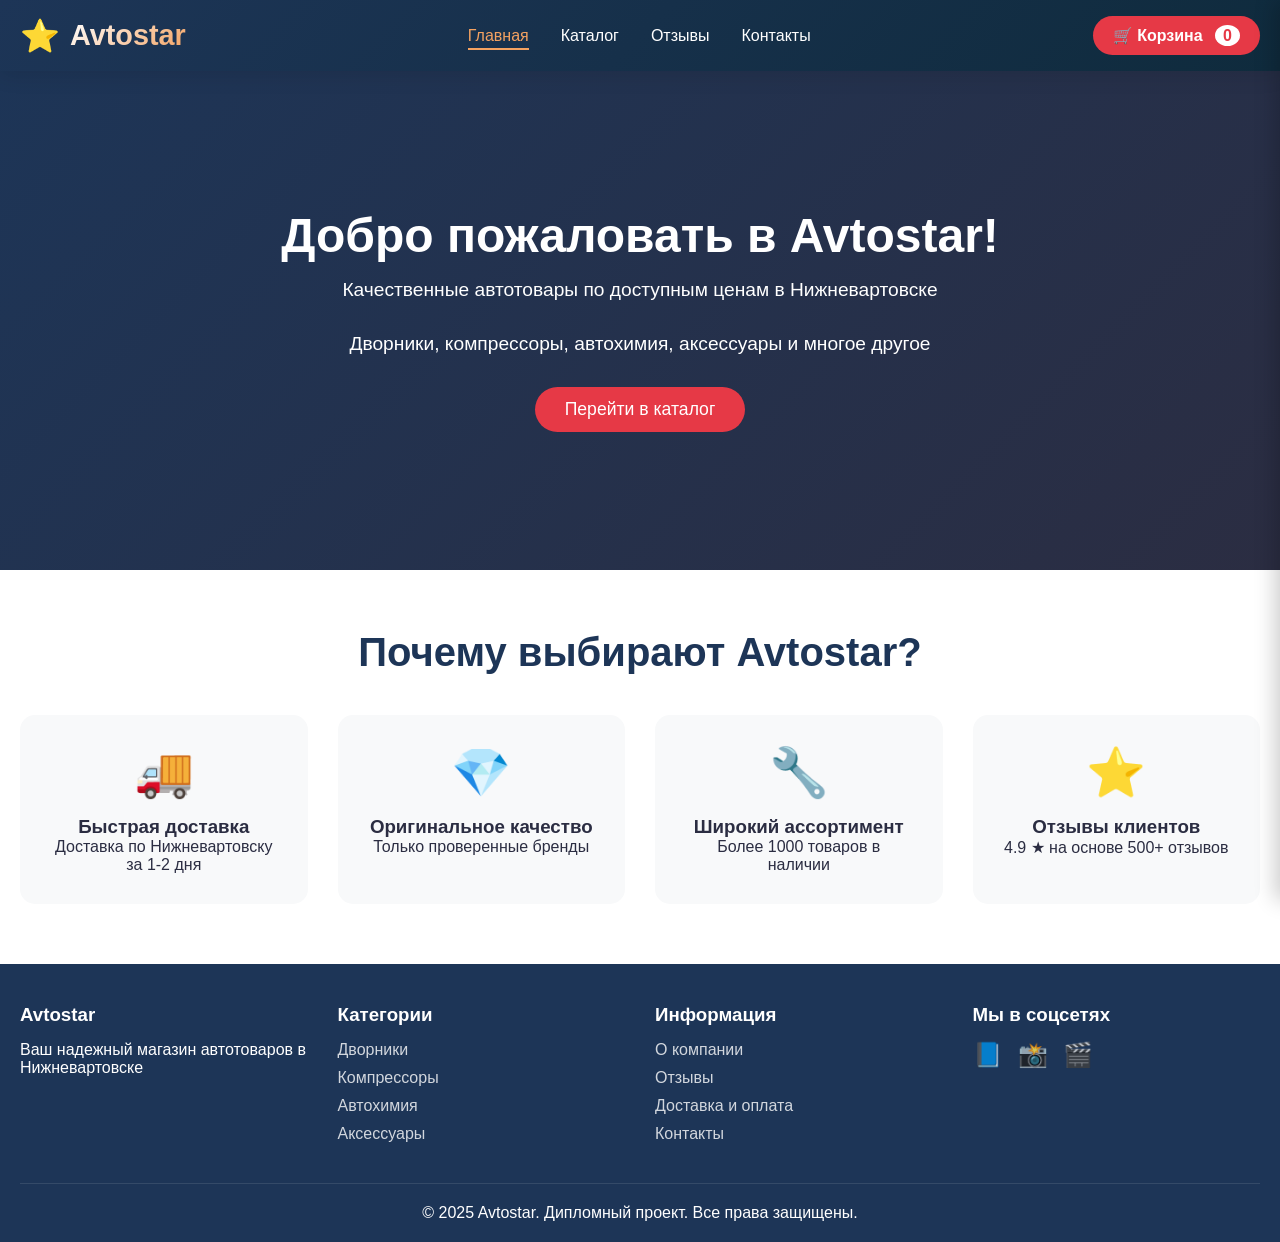
==== index.html @ fed55bc6 "Add files via upload" ====
<!DOCTYPE html>
<html lang="ru">
<head>
    <meta charset="UTF-8">
    <meta name="viewport" content="width=device-width, initial-scale=1.0">
    <title>Avtostar - Автомагазин в Нижневартовске</title>
    <link rel="stylesheet" href="style.css">
</head>
<body>

<div class="header">
    <div class="header-container">
        <div class="logo">
            <div class="logo-icon">⭐</div>
            <div>
                <h1>Avtostar</h1>
            </div>
        </div>
        <nav class="nav">
            <a href="#" class="active" id="nav-home">Главная</a>
            <a href="#" id="nav-catalog">Каталог</a>
            <a href="#" id="nav-reviews">Отзывы</a>
            <a href="#" id="nav-contacts">Контакты</a>
        </nav>
        <div class="cart-icon" id="cart-icon-btn">
            🛒 Корзина
            <span id="cart-count">0</span>
        </div>
    </div>
</div>

<!-- ГЛАВНАЯ СТРАНИЦА -->
<div id="home-page">
    <section class="hero">
        <div class="hero-content">
            <h1>Добро пожаловать в Avtostar!</h1>
            <p>Качественные автотовары по доступным ценам в Нижневартовске</p>
            <p class="hero-slogan">Дворники, компрессоры, автохимия, аксессуары и многое другое</p>
            <button class="btn-primary" id="catalog-btn">Перейти в каталог</button>
        </div>
    </section>

    <section class="advantages">
        <div class="container">
            <h2>Почему выбирают Avtostar?</h2>
            <div class="advantages-grid">
                <div class="advantage-card">
                    <div class="advantage-icon">🚚</div>
                    <h3>Быстрая доставка</h3>
                    <p>Доставка по Нижневартовску за 1-2 дня</p>
                </div>
                <div class="advantage-card">
                    <div class="advantage-icon">💎</div>
                    <h3>Оригинальное качество</h3>
                    <p>Только проверенные бренды</p>
                </div>
                <div class="advantage-card">
                    <div class="advantage-icon">🔧</div>
                    <h3>Широкий ассортимент</h3>
                    <p>Более 1000 товаров в наличии</p>
                </div>
                <div class="advantage-card">
                    <div class="advantage-icon">⭐</div>
                    <h3>Отзывы клиентов</h3>
                    <p>4.9 ★ на основе 500+ отзывов</p>
                </div>
            </div>
        </div>
    </section>
</div>

<!-- СТРАНИЦА КАТАЛОГА -->
<div id="catalog-page" style="display: none;">
    <section class="catalog-section">
        <div class="container">
            <h2>Наш каталог</h2>
            <div class="catalog-filters" id="catalog-filters">
                <button class="filter-btn active" data-filter="all">Все товары</button>
                <button class="filter-btn" data-filter="дворники">Дворники</button>
                <button class="filter-btn" data-filter="компрессоры">Компрессоры</button>
                <button class="filter-btn" data-filter="аксессуары">Аксессуары</button>
                <button class="filter-btn" data-filter="автохимия">Автохимия</button>
                <button class="filter-btn" data-filter="пахучки">Ароматизаторы</button>
            </div>
            <div class="catalog-grid" id="catalog"></div>
        </div>
    </section>
</div>

<!-- СТРАНИЦА ОТЗЫВОВ -->
<div id="reviews-page" style="display: none;">
    <section class="hero" style="min-height: 300px; margin-top: 70px;">
        <div class="hero-content">
            <h1>Отзывы наших клиентов</h1>
            <p>Мы ценим ваше мнение!</p>
        </div>
    </section>
    <section class="catalog-section">
        <div class="container">
            <div class="advantages-grid" style="margin-bottom: 50px;">
                <div class="advantage-card">
                    <div class="stats-number" style="font-size: 3rem; color: var(--primary); font-weight: bold;">4.9</div>
                    <div class="stars" style="font-size: 1.5rem; color: gold;">★★★★★</div>
                    <p>Средняя оценка</p>
                </div>
                <div class="advantage-card">
                    <div class="stats-number" style="font-size: 3rem; color: var(--primary); font-weight: bold;">500+</div>
                    <p>Довольных клиентов</p>
                </div>
                <div class="advantage-card">
                    <div class="stats-number" style="font-size: 3rem; color: var(--primary); font-weight: bold;">98%</div>
                    <p>Рекомендуют нас</p>
                </div>
            </div>

            <div style="background: white; padding: 30px; border-radius: 15px; margin-bottom: 40px; box-shadow: 0 5px 20px rgba(0,0,0,0.1);">
                <h3 style="margin-bottom: 20px; color: var(--secondary);">Оставить отзыв</h3>
                <form id="review-form">
                    <div style="margin-bottom: 20px;">
                        <input type="text" id="review-name" placeholder="Ваше имя" required style="width: 100%; padding: 12px; border: 2px solid #ddd; border-radius: 10px; font-size: 1rem;">
                    </div>
                    <div style="margin-bottom: 20px;">
                        <select id="review-rating" required style="width: 100%; padding: 12px; border: 2px solid #ddd; border-radius: 10px; font-size: 1rem;">
                            <option value="">Оценка</option>
                            <option value="5">★★★★★ (5)</option>
                            <option value="4">★★★★☆ (4)</option>
                            <option value="3">★★★☆☆ (3)</option>
                            <option value="2">★★☆☆☆ (2)</option>
                            <option value="1">★☆☆☆☆ (1)</option>
                        </select>
                    </div>
                    <div style="margin-bottom: 20px;">
                        <textarea id="review-text" rows="4" placeholder="Ваш отзыв..." required style="width: 100%; padding: 12px; border: 2px solid #ddd; border-radius: 10px; font-size: 1rem;"></textarea>
                    </div>
                    <button type="submit" class="btn-primary">Отправить отзыв</button>
                </form>
            </div>

            <div>
                <h3 style="margin-bottom: 20px; color: var(--secondary);">Последние отзывы</h3>
                <div id="reviews-container"></div>
            </div>
        </div>
    </section>
</div>

<!-- СТРАНИЦА КОНТАКТОВ -->
<div id="contacts-page" style="display: none;">
    <section class="contacts-section" style="margin-top: 70px;">
        <div class="container">
            <h2>Как нас найти</h2>
            <div class="contacts-grid">
                <div class="contacts-info">
                    <div class="contact-item">
                        <span class="contact-icon">📍</span>
                        <div>
                            <h3>Адрес:</h3>
                            <p>г. Нижневартовск, Индустриальная ул., 29, стр. 11<br>(ряд, этаж 1, отдел 301, 2)</p>
                        </div>
                    </div>
                    <div class="contact-item">
                        <span class="contact-icon">📞</span>
                        <div>
                            <h3>Телефон:</h3>
                            <p>+7 (3466) 123-456</p>
                        </div>
                    </div>
                    <div class="contact-item">
                        <span class="contact-icon">✉️</span>
                        <div>
                            <h3>Email:</h3>
                            <p>info@avtostar86.ru</p>
                        </div>
                    </div>
                    <div class="contact-item">
                        <span class="contact-icon">⏰</span>
                        <div>
                            <h3>Режим работы:</h3>
                            <p>Пн-Пт: 9:00 - 20:00<br>Сб-Вс: 10:00 - 18:00</p>
                        </div>
                    </div>
                </div>
                    <div class="map-container">
                        <iframe 
                            src="https://yandex.ru/map-widget/v1/?ll=76.523571,60.934074&z=18&pt=76.523571,60.934074&l=map"
                            width="100%" 
                            height="100%" 
                            frameborder="0"
                            allowfullscreen="true"
                            style="border:0;">
                        </iframe>
                    </div>
                </div>
            </div>
        </div>
    </section>
</div>

<!-- КОРЗИНА -->
<div class="cart-overlay" id="cart-overlay"></div>
<div class="cart-sidebar" id="cart-sidebar">
    <div class="cart-header">
        <h2>🛍️ Корзина</h2>
        <button class="close-cart" id="close-cart">&times;</button>
    </div>
    <div id="cart-items-list" class="cart-items">Корзина пуста</div>
    <div class="cart-footer">
        <div class="total">Итого: <span id="cart-total">0</span> ₽</div>
        <button id="clear-cart-btn" class="btn-secondary">Очистить</button>
        <button id="checkout-btn" class="btn-primary">Оформить заказ</button>
    </div>
</div>

<!-- ПОДВАЛ -->
<footer class="footer">
    <div class="container">
        <div class="footer-grid">
            <div class="footer-col">
                <h3>Avtostar</h3>
                <p>Ваш надежный магазин автотоваров в Нижневартовске</p>
            </div>
            <div class="footer-col">
                <h3>Категории</h3>
                <ul>
                    <li><a href="#" class="cat-link" data-cat="дворники">Дворники</a></li>
                    <li><a href="#" class="cat-link" data-cat="компрессоры">Компрессоры</a></li>
                    <li><a href="#" class="cat-link" data-cat="автохимия">Автохимия</a></li>
                    <li><a href="#" class="cat-link" data-cat="аксессуары">Аксессуары</a></li>
                </ul>
            </div>
            <div class="footer-col">
                <h3>Информация</h3>
                <ul>
                    <li><a href="#" id="footer-home">О компании</a></li>
                    <li><a href="#" id="footer-reviews">Отзывы</a></li>
                    <li><a href="#">Доставка и оплата</a></li>
                    <li><a href="#" id="footer-contacts">Контакты</a></li>
                </ul>
            </div>
            <div class="footer-col">
                <h3>Мы в соцсетях</h3>
                <div class="social-links">
                    <a href="#">📘</a>
                    <a href="#">📸</a>
                    <a href="#">🎬</a>
                </div>
            </div>
        </div>
        <div class="copyright">
            <p>&copy; 2025 Avtostar. Дипломный проект. Все права защищены.</p>
        </div>
    </div>
</footer>

<script src="script.js"></script>
</body>
</html>
---- style.css ----
* {
    margin: 0;
    padding: 0;
    box-sizing: border-box;
}

:root {
    --primary: #e63946;
    --primary-dark: #c1121f;
    --secondary: #1d3557;
    --accent: #f4a261;
    --light: #f8f9fa;
    --dark: #2b2d42;
    --gray: #6c757d;
    --success: #2a9d8f;
}

body {
    font-family: 'Segoe UI', Tahoma, Geneva, Verdana, sans-serif;
    background: var(--light);
    color: var(--dark);
    overflow-x: hidden;
}

.container {
    max-width: 1300px;
    margin: 0 auto;
    padding: 0 20px;
}

/* ШАПКА */
.header {
    background: linear-gradient(135deg, var(--secondary), #0f2b3d);
    color: white;
    position: fixed;
    width: 100%;
    top: 0;
    z-index: 1000;
    box-shadow: 0 4px 20px rgba(0,0,0,0.1);
}

.header-container {
    max-width: 1300px;
    margin: 0 auto;
    padding: 1rem 20px;
    display: flex;
    justify-content: space-between;
    align-items: center;
    flex-wrap: wrap;
}

.logo {
    display: flex;
    align-items: center;
    gap: 10px;
}

.logo-icon {
    font-size: 2rem;
    animation: pulse 2s infinite;
}

@keyframes pulse {
    0%, 100% { transform: scale(1); }
    50% { transform: scale(1.1); }
}

.logo h1 {
    font-size: 1.8rem;
    background: linear-gradient(135deg, #fff, var(--accent));
    -webkit-background-clip: text;
    -webkit-text-fill-color: transparent;
    background-clip: text;
}

.logo p {
    font-size: 0.8rem;
    opacity: 0.9;
}

.nav {
    display: flex;
    gap: 2rem;
}

.nav a {
    color: white;
    text-decoration: none;
    font-weight: 500;
    transition: color 0.3s;
    position: relative;
}

.nav a:hover, .nav a.active {
    color: var(--accent);
}

.nav a::after {
    content: '';
    position: absolute;
    bottom: -5px;
    left: 0;
    width: 0;
    height: 2px;
    background: var(--accent);
    transition: width 0.3s;
}

.nav a:hover::after, .nav a.active::after {
    width: 100%;
}

.cart-icon {
    background: var(--primary);
    padding: 10px 20px;
    border-radius: 50px;
    cursor: pointer;
    transition: all 0.3s;
    font-weight: bold;
}

.cart-icon:hover {
    background: var(--primary-dark);
    transform: scale(1.05);
}

#cart-count {
    background: white;
    color: var(--primary);
    border-radius: 50%;
    padding: 2px 8px;
    margin-left: 8px;
}

/* ГЛАВНЫЙ БАННЕР */
.hero {
    background: linear-gradient(135deg, var(--secondary), var(--dark)), url('https://images.unsplash.com/photo-1489824904134-891ab64532f1?w=1600');
    background-size: cover;
    background-blend-mode: overlay;
    min-height: 500px;
    display: flex;
    align-items: center;
    justify-content: center;
    text-align: center;
    color: white;
    margin-top: 70px;
}

.hero-content h1 {
    font-size: 3rem;
    margin-bottom: 1rem;
    animation: fadeInUp 0.8s;
}

.hero-content p {
    font-size: 1.2rem;
    margin-bottom: 2rem;
    animation: fadeInUp 0.8s 0.2s both;
}

.hero-slogan {
    font-size: 1rem;
    opacity: 0.9;
}

.btn-primary {
    background: var(--primary);
    color: white;
    padding: 12px 30px;
    border: none;
    border-radius: 50px;
    font-size: 1.1rem;
    cursor: pointer;
    transition: all 0.3s;
    display: inline-block;
    text-decoration: none;
}

.btn-primary:hover {
    background: var(--primary-dark);
    transform: translateY(-2px);
    box-shadow: 0 5px 15px rgba(0,0,0,0.2);
}

/* ПРЕИМУЩЕСТВА */
.advantages {
    padding: 60px 0;
    background: white;
}

.advantages h2 {
    text-align: center;
    font-size: 2.5rem;
    margin-bottom: 40px;
    color: var(--secondary);
}

.advantages-grid {
    display: grid;
    grid-template-columns: repeat(auto-fit, minmax(250px, 1fr));
    gap: 30px;
}

.advantage-card {
    text-align: center;
    padding: 30px;
    background: var(--light);
    border-radius: 15px;
    transition: transform 0.3s;
}

.advantage-card:hover {
    transform: translateY(-10px);
}

.advantage-icon {
    font-size: 3rem;
    margin-bottom: 15px;
}

/* КАТАЛОГ */
.catalog-section {
    padding: 60px 0;
    background: var(--light);
}

.catalog-section h2 {
    text-align: center;
    font-size: 2.5rem;
    margin-bottom: 40px;
    color: var(--secondary);
}

.catalog-filters {
    display: flex;
    justify-content: center;
    gap: 15px;
    flex-wrap: wrap;
    margin-bottom: 40px;
}

.filter-btn {
    padding: 10px 25px;
    border: 2px solid var(--secondary);
    background: transparent;
    border-radius: 50px;
    cursor: pointer;
    transition: all 0.3s;
    font-weight: bold;
}

.filter-btn:hover, .filter-btn.active {
    background: var(--secondary);
    color: white;
}

.catalog-grid {
    display: grid;
    grid-template-columns: repeat(auto-fill, minmax(280px, 1fr));
    gap: 30px;
}

.product-card {
    background: white;
    border-radius: 15px;
    overflow: hidden;
    box-shadow: 0 5px 20px rgba(0,0,0,0.1);
    transition: all 0.3s;
}

.product-card:hover {
    transform: translateY(-5px);
    box-shadow: 0 10px 30px rgba(0,0,0,0.15);
}

.product-card img {
    width: 100%;
    height: auto;
    min-height: 180px;
    max-height: 220px;
    object-fit: contain;
    background: #ffffff;
    border-radius: 10px 10px 0 0;
}

.product-info {
    padding: 20px;
}

.product-card h3 {
    font-size: 1.1rem;
    margin-bottom: 10px;
    color: var(--secondary);
    min-height: 50px;
}

.product-price {
    font-size: 1.5rem;
    color: var(--primary);
    font-weight: bold;
    margin: 10px 0;
}

.product-card button {
    width: 100%;
    padding: 10px;
    background: var(--secondary);
    color: white;
    border: none;
    border-radius: 10px;
    cursor: pointer;
    transition: all 0.3s;
}

.product-card button:hover {
    background: var(--primary);
}

/* КОРЗИНА */
.cart-overlay {
    position: fixed;
    top: 0;
    left: 0;
    width: 100%;
    height: 100%;
    background: rgba(0,0,0,0.5);
    z-index: 1001;
    display: none;
}

.cart-sidebar {
    position: fixed;
    right: -400px;
    top: 0;
    width: 400px;
    height: 100%;
    background: white;
    z-index: 1002;
    box-shadow: -5px 0 20px rgba(0,0,0,0.2);
    transition: right 0.3s;
    display: flex;
    flex-direction: column;
}

.cart-sidebar.open {
    right: 0;
}

.cart-header {
    padding: 20px;
    background: var(--secondary);
    color: white;
    display: flex;
    justify-content: space-between;
    align-items: center;
}

.close-cart {
    background: none;
    border: none;
    color: white;
    font-size: 2rem;
    cursor: pointer;
}

.cart-items {
    flex: 1;
    overflow-y: auto;
    padding: 20px;
}

.cart-item {
    display: flex;
    justify-content: space-between;
    margin-bottom: 15px;
    padding: 10px;
    border-bottom: 1px solid #ddd;
}

.cart-footer {
    padding: 20px;
    border-top: 2px solid #ddd;
}

.total {
    font-size: 1.3rem;
    font-weight: bold;
    margin-bottom: 15px;
}

.btn-secondary {
    background: var(--gray);
    color: white;
    padding: 10px 20px;
    border: none;
    border-radius: 10px;
    cursor: pointer;
    width: 100%;
    margin-bottom: 10px;
}

/* КОНТАКТЫ */
.contacts-section {
    padding: 60px 0;
    background: white;
}

.contacts-section h2 {
    text-align: center;
    font-size: 2.5rem;
    margin-bottom: 40px;
    color: var(--secondary);
}

.contacts-grid {
    display: grid;
    grid-template-columns: 1fr 1fr;
    gap: 40px;
}

.contact-item {
    display: flex;
    gap: 15px;
    margin-bottom: 25px;
    align-items: flex-start;
}

.contact-icon {
    font-size: 1.8rem;
}

.contact-item h3 {
    color: var(--secondary);
    margin-bottom: 5px;
}

.map-container {
    height: 400px;
    border-radius: 15px;
    overflow: hidden;
    box-shadow: 0 5px 20px rgba(0,0,0,0.1);
}

#map {
    width: 100%;
    height: 100%;
}

/* ПОДВАЛ */
.footer {
    background: var(--secondary);
    color: white;
    padding: 40px 0 20px;
}

.footer-grid {
    display: grid;
    grid-template-columns: repeat(auto-fit, minmax(250px, 1fr));
    gap: 30px;
    margin-bottom: 30px;
}

.footer-col h3 {
    margin-bottom: 15px;
}

.footer-col ul {
    list-style: none;
}

.footer-col ul li {
    margin-bottom: 10px;
}

.footer-col a {
    color: white;
    text-decoration: none;
    opacity: 0.8;
    transition: opacity 0.3s;
}

.footer-col a:hover {
    opacity: 1;
}

.social-links {
    display: flex;
    gap: 15px;
}

.social-links a {
    font-size: 1.5rem;
}

.copyright {
    text-align: center;
    padding-top: 20px;
    border-top: 1px solid rgba(255,255,255,0.1);
}

@keyframes fadeInUp {
    from {
        opacity: 0;
        transform: translateY(30px);
    }
    to {
        opacity: 1;
        transform: translateY(0);
    }
}

@media (max-width: 768px) {
    .header-container {
        flex-direction: column;
        gap: 15px;
    }
    
    .hero-content h1 {
        font-size: 2rem;
    }
    
    .contacts-grid {
        grid-template-columns: 1fr;
    }
    
    .cart-sidebar {
        width: 100%;
        right: -100%;
    }
}
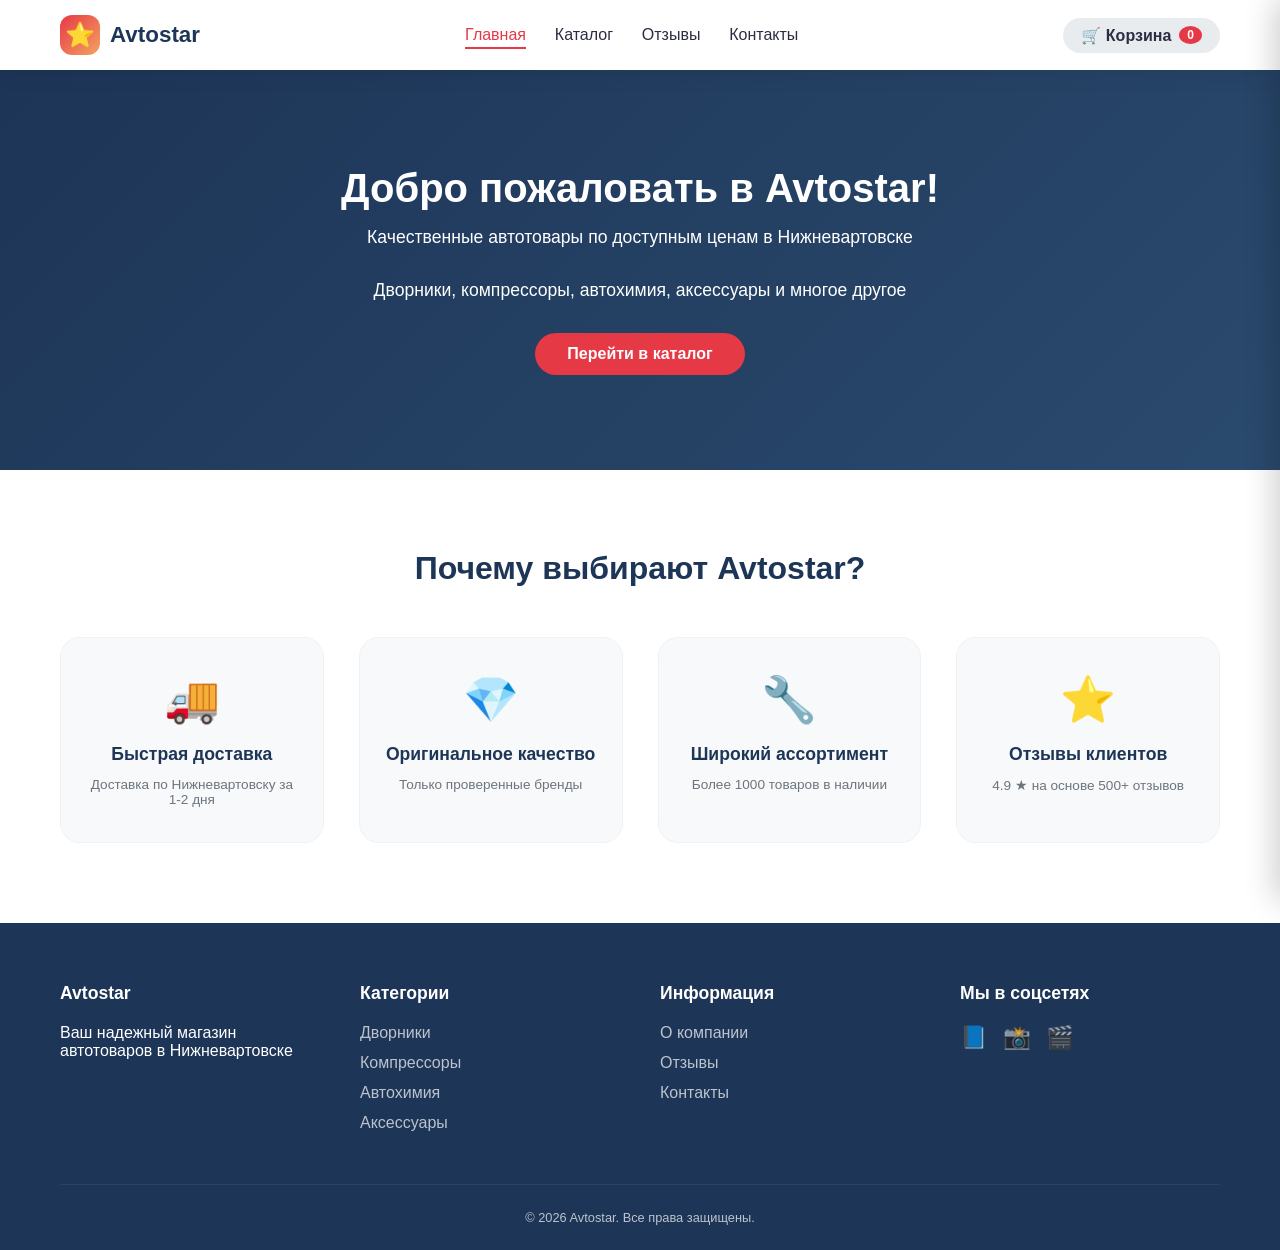
==== commit d4a8be29: "Add files via upload" ====
--- a/index.html
+++ b/index.html
@@ -233,7 +233,6 @@
                 <ul>
                     <li><a href="#" id="footer-home">О компании</a></li>
                     <li><a href="#" id="footer-reviews">Отзывы</a></li>
-                    <li><a href="#">Доставка и оплата</a></li>
                     <li><a href="#" id="footer-contacts">Контакты</a></li>
                 </ul>
             </div>
@@ -247,7 +246,7 @@
             </div>
         </div>
         <div class="copyright">
-            <p>&copy; 2025 Avtostar. Дипломный проект. Все права защищены.</p>
+            <p>&copy; 2026 Avtostar. Все права защищены.</p>
         </div>
     </div>
 </footer>
--- a/style.css
+++ b/style.css
@@ -8,45 +8,58 @@
     --primary: #e63946;
     --primary-dark: #c1121f;
     --secondary: #1d3557;
+    --secondary-light: #2a4a6e;
     --accent: #f4a261;
     --light: #f8f9fa;
     --dark: #2b2d42;
     --gray: #6c757d;
+    --gray-light: #e9ecef;
     --success: #2a9d8f;
+    --shadow: 0 5px 20px rgba(0,0,0,0.08);
+    --shadow-hover: 0 10px 30px rgba(0,0,0,0.12);
 }
 
 body {
     font-family: 'Segoe UI', Tahoma, Geneva, Verdana, sans-serif;
-    background: var(--light);
+    background: #f5f7fa;
     color: var(--dark);
     overflow-x: hidden;
 }
 
+/* ФИКС ПЕРЕКРЫТИЯ ШАПКОЙ */
+html {
+    scroll-padding-top: 80px;
+    scroll-behavior: smooth;
+}
+
+section[id] {
+    scroll-margin-top: 80px;
+}
+
 .container {
-    max-width: 1300px;
+    max-width: 1200px;
     margin: 0 auto;
     padding: 0 20px;
 }
 
-/* ШАПКА */
+/* ========== ШАПКА ========== */
 .header {
-    background: linear-gradient(135deg, var(--secondary), #0f2b3d);
-    color: white;
+    background: white;
     position: fixed;
     width: 100%;
     top: 0;
     z-index: 1000;
-    box-shadow: 0 4px 20px rgba(0,0,0,0.1);
+    box-shadow: var(--shadow);
 }
 
 .header-container {
-    max-width: 1300px;
+    max-width: 1200px;
     margin: 0 auto;
-    padding: 1rem 20px;
+    padding: 0 20px;
     display: flex;
     justify-content: space-between;
     align-items: center;
-    flex-wrap: wrap;
+    height: 70px;
 }
 
 .logo {
@@ -56,53 +69,53 @@
 }
 
 .logo-icon {
-    font-size: 2rem;
-    animation: pulse 2s infinite;
-}
-
-@keyframes pulse {
-    0%, 100% { transform: scale(1); }
-    50% { transform: scale(1.1); }
+    font-size: 24px;
+    background: linear-gradient(135deg, var(--primary), var(--accent));
+    width: 40px;
+    height: 40px;
+    display: flex;
+    align-items: center;
+    justify-content: center;
+    border-radius: 12px;
 }
 
 .logo h1 {
-    font-size: 1.8rem;
-    background: linear-gradient(135deg, #fff, var(--accent));
-    -webkit-background-clip: text;
-    -webkit-text-fill-color: transparent;
-    background-clip: text;
+    font-size: 1.4rem;
+    font-weight: 700;
+    color: var(--secondary);
 }
 
 .logo p {
-    font-size: 0.8rem;
-    opacity: 0.9;
+    font-size: 0.65rem;
+    color: var(--gray);
 }
 
 .nav {
     display: flex;
-    gap: 2rem;
+    gap: 1.8rem;
 }
 
 .nav a {
-    color: white;
+    color: var(--dark);
     text-decoration: none;
     font-weight: 500;
     transition: color 0.3s;
     position: relative;
+    padding: 5px 0;
 }
 
 .nav a:hover, .nav a.active {
-    color: var(--accent);
+    color: var(--primary);
 }
 
 .nav a::after {
     content: '';
     position: absolute;
-    bottom: -5px;
+    bottom: 0;
     left: 0;
     width: 0;
     height: 2px;
-    background: var(--accent);
+    background: var(--primary);
     transition: width 0.3s;
 }
 
@@ -111,65 +124,88 @@
 }
 
 .cart-icon {
-    background: var(--primary);
-    padding: 10px 20px;
-    border-radius: 50px;
+    background: var(--gray-light);
+    padding: 8px 18px;
+    border-radius: 30px;
     cursor: pointer;
     transition: all 0.3s;
-    font-weight: bold;
+    font-weight: 600;
+    color: var(--dark);
+    display: flex;
+    align-items: center;
+    gap: 8px;
 }
 
 .cart-icon:hover {
-    background: var(--primary-dark);
-    transform: scale(1.05);
+    background: var(--primary);
+    color: white;
 }
 
 #cart-count {
-    background: white;
-    color: var(--primary);
+    background: var(--primary);
+    color: white;
     border-radius: 50%;
     padding: 2px 8px;
-    margin-left: 8px;
-}
-
-/* ГЛАВНЫЙ БАННЕР */
+    font-size: 12px;
+}
+
+/* ========== ГЛАВНЫЙ БАННЕР ========== */
 .hero {
-    background: linear-gradient(135deg, var(--secondary), var(--dark)), url('https://images.unsplash.com/photo-1489824904134-891ab64532f1?w=1600');
-    background-size: cover;
-    background-blend-mode: overlay;
-    min-height: 500px;
+    background: linear-gradient(135deg, var(--secondary), var(--secondary-light));
+    min-height: 400px;
     display: flex;
     align-items: center;
     justify-content: center;
     text-align: center;
     color: white;
     margin-top: 70px;
+    position: relative;
+    overflow: hidden;
+}
+
+.hero::before {
+    content: '';
+    position: absolute;
+    width: 100%;
+    height: 100%;
+    background: url('https://images.unsplash.com/photo-1489824904134-891ab64532f1?w=1600');
+    background-size: cover;
+    opacity: 0.08;
+}
+
+.hero-content {
+    position: relative;
+    z-index: 1;
+    padding: 60px 20px;
 }
 
 .hero-content h1 {
-    font-size: 3rem;
+    font-size: 2.5rem;
     margin-bottom: 1rem;
-    animation: fadeInUp 0.8s;
+    animation: fadeInUp 0.6s;
 }
 
 .hero-content p {
-    font-size: 1.2rem;
+    font-size: 1.1rem;
     margin-bottom: 2rem;
-    animation: fadeInUp 0.8s 0.2s both;
+    opacity: 0.9;
+    animation: fadeInUp 0.6s 0.1s both;
 }
 
 .hero-slogan {
-    font-size: 1rem;
-    opacity: 0.9;
+    font-size: 0.9rem;
+    opacity: 0.8;
+    margin-bottom: 1.5rem;
 }
 
 .btn-primary {
     background: var(--primary);
     color: white;
-    padding: 12px 30px;
+    padding: 12px 32px;
     border: none;
-    border-radius: 50px;
-    font-size: 1.1rem;
+    border-radius: 40px;
+    font-size: 1rem;
+    font-weight: 600;
     cursor: pointer;
     transition: all 0.3s;
     display: inline-block;
@@ -179,19 +215,19 @@
 .btn-primary:hover {
     background: var(--primary-dark);
     transform: translateY(-2px);
-    box-shadow: 0 5px 15px rgba(0,0,0,0.2);
-}
-
-/* ПРЕИМУЩЕСТВА */
+    box-shadow: 0 8px 25px rgba(230,57,70,0.3);
+}
+
+/* ========== ПРЕИМУЩЕСТВА ========== */
 .advantages {
-    padding: 60px 0;
+    padding: 80px 0;
     background: white;
 }
 
 .advantages h2 {
     text-align: center;
-    font-size: 2.5rem;
-    margin-bottom: 40px;
+    font-size: 2rem;
+    margin-bottom: 50px;
     color: var(--secondary);
 }
 
@@ -203,32 +239,52 @@
 
 .advantage-card {
     text-align: center;
-    padding: 30px;
+    padding: 35px 25px;
     background: var(--light);
-    border-radius: 15px;
-    transition: transform 0.3s;
+    border-radius: 20px;
+    transition: all 0.3s;
+    border: 1px solid #eef2f6;
 }
 
 .advantage-card:hover {
-    transform: translateY(-10px);
+    transform: translateY(-8px);
+    box-shadow: var(--shadow-hover);
 }
 
 .advantage-icon {
-    font-size: 3rem;
-    margin-bottom: 15px;
-}
-
-/* КАТАЛОГ */
+    font-size: 2.8rem;
+    margin-bottom: 18px;
+}
+
+.advantage-card h3 {
+    font-size: 1.1rem;
+    margin-bottom: 12px;
+    color: var(--secondary);
+}
+
+.advantage-card p {
+    font-size: 0.85rem;
+    color: var(--gray);
+}
+
+/* ========== КАТАЛОГ ========== */
 .catalog-section {
-    padding: 60px 0;
-    background: var(--light);
+    padding: 80px 0 60px;
+    background: #f5f7fa;
 }
 
 .catalog-section h2 {
     text-align: center;
-    font-size: 2.5rem;
+    font-size: 2rem;
+    margin-bottom: 15px;
+    color: var(--secondary);
+    padding-top: 20px;
+}
+
+.section-subtitle {
+    text-align: center;
+    color: var(--gray);
     margin-bottom: 40px;
-    color: var(--secondary);
 }
 
 .catalog-filters {
@@ -236,22 +292,24 @@
     justify-content: center;
     gap: 15px;
     flex-wrap: wrap;
-    margin-bottom: 40px;
+    margin: 30px 0 45px;
 }
 
 .filter-btn {
-    padding: 10px 25px;
-    border: 2px solid var(--secondary);
-    background: transparent;
-    border-radius: 50px;
+    padding: 10px 24px;
+    border: 1.5px solid #ddd;
+    background: white;
+    border-radius: 40px;
     cursor: pointer;
     transition: all 0.3s;
-    font-weight: bold;
+    font-weight: 600;
+    font-size: 14px;
 }
 
 .filter-btn:hover, .filter-btn.active {
     background: var(--secondary);
     color: white;
+    border-color: var(--secondary);
 }
 
 .catalog-grid {
@@ -260,63 +318,72 @@
     gap: 30px;
 }
 
+/* ========== КАРТОЧКИ ТОВАРОВ ========== */
 .product-card {
     background: white;
-    border-radius: 15px;
+    border-radius: 16px;
     overflow: hidden;
-    box-shadow: 0 5px 20px rgba(0,0,0,0.1);
+    box-shadow: var(--shadow);
     transition: all 0.3s;
+    display: flex;
+    flex-direction: column;
 }
 
 .product-card:hover {
     transform: translateY(-5px);
-    box-shadow: 0 10px 30px rgba(0,0,0,0.15);
+    box-shadow: var(--shadow-hover);
 }
 
 .product-card img {
     width: 100%;
-    height: auto;
-    min-height: 180px;
-    max-height: 220px;
+    height: 200px;
     object-fit: contain;
-    background: #ffffff;
-    border-radius: 10px 10px 0 0;
+    background: linear-gradient(135deg, #f5f7fa, #e9ecef);
+    padding: 20px;
+    transition: all 0.3s;
 }
 
 .product-info {
-    padding: 20px;
+    padding: 18px;
+    flex: 1;
+    display: flex;
+    flex-direction: column;
 }
 
 .product-card h3 {
-    font-size: 1.1rem;
+    font-size: 1rem;
     margin-bottom: 10px;
     color: var(--secondary);
+    line-height: 1.4;
     min-height: 50px;
 }
 
 .product-price {
-    font-size: 1.5rem;
+    font-size: 1.4rem;
     color: var(--primary);
     font-weight: bold;
-    margin: 10px 0;
+    margin: 12px 0;
 }
 
 .product-card button {
     width: 100%;
-    padding: 10px;
+    padding: 12px;
     background: var(--secondary);
     color: white;
     border: none;
-    border-radius: 10px;
+    border-radius: 12px;
     cursor: pointer;
     transition: all 0.3s;
+    font-weight: 600;
+    font-size: 14px;
+    margin-top: auto;
 }
 
 .product-card button:hover {
     background: var(--primary);
 }
 
-/* КОРЗИНА */
+/* ========== КОРЗИНА ========== */
 .cart-overlay {
     position: fixed;
     top: 0;
@@ -336,7 +403,7 @@
     height: 100%;
     background: white;
     z-index: 1002;
-    box-shadow: -5px 0 20px rgba(0,0,0,0.2);
+    box-shadow: -5px 0 30px rgba(0,0,0,0.2);
     transition: right 0.3s;
     display: flex;
     flex-direction: column;
@@ -347,12 +414,16 @@
 }
 
 .cart-header {
-    padding: 20px;
+    padding: 20px 25px;
     background: var(--secondary);
     color: white;
     display: flex;
     justify-content: space-between;
     align-items: center;
+}
+
+.cart-header h2 {
+    font-size: 1.3rem;
 }
 
 .close-cart {
@@ -361,6 +432,7 @@
     color: white;
     font-size: 2rem;
     cursor: pointer;
+    line-height: 1;
 }
 
 .cart-items {
@@ -373,56 +445,74 @@
     display: flex;
     justify-content: space-between;
     margin-bottom: 15px;
-    padding: 10px;
-    border-bottom: 1px solid #ddd;
+    padding: 15px;
+    background: var(--light);
+    border-radius: 12px;
 }
 
 .cart-footer {
-    padding: 20px;
-    border-top: 2px solid #ddd;
+    padding: 20px 25px;
+    border-top: 1px solid #ddd;
+    background: white;
 }
 
 .total {
     font-size: 1.3rem;
     font-weight: bold;
-    margin-bottom: 15px;
+    margin-bottom: 18px;
+    text-align: right;
 }
 
 .btn-secondary {
     background: var(--gray);
     color: white;
-    padding: 10px 20px;
+    padding: 12px;
     border: none;
-    border-radius: 10px;
+    border-radius: 12px;
     cursor: pointer;
     width: 100%;
-    margin-bottom: 10px;
-}
-
-/* КОНТАКТЫ */
+    margin-bottom: 12px;
+    font-weight: 600;
+    font-size: 14px;
+}
+
+.btn-secondary:hover {
+    background: #5a6268;
+}
+
+/* ========== КОНТАКТЫ ========== */
 .contacts-section {
-    padding: 60px 0;
+    padding: 80px 0;
     background: white;
 }
 
 .contacts-section h2 {
     text-align: center;
-    font-size: 2.5rem;
-    margin-bottom: 40px;
+    font-size: 2rem;
+    margin-bottom: 50px;
     color: var(--secondary);
 }
 
 .contacts-grid {
     display: grid;
     grid-template-columns: 1fr 1fr;
-    gap: 40px;
+    gap: 50px;
 }
 
 .contact-item {
     display: flex;
-    gap: 15px;
-    margin-bottom: 25px;
+    gap: 18px;
+    margin-bottom: 30px;
     align-items: flex-start;
+    padding: 20px;
+    background: var(--light);
+    border-radius: 20px;
+    transition: all 0.3s;
+}
+
+.contact-item:hover {
+    transform: translateX(8px);
+    box-shadow: var(--shadow);
 }
 
 .contact-icon {
@@ -431,37 +521,40 @@
 
 .contact-item h3 {
     color: var(--secondary);
-    margin-bottom: 5px;
+    margin-bottom: 8px;
+    font-size: 1.1rem;
+}
+
+.contact-item p {
+    color: var(--gray);
+    font-size: 0.9rem;
+    line-height: 1.4;
 }
 
 .map-container {
-    height: 400px;
-    border-radius: 15px;
+    height: 380px;
+    border-radius: 20px;
     overflow: hidden;
-    box-shadow: 0 5px 20px rgba(0,0,0,0.1);
-}
-
-#map {
-    width: 100%;
-    height: 100%;
-}
-
-/* ПОДВАЛ */
+    box-shadow: var(--shadow);
+}
+
+/* ========== ПОДВАЛ ========== */
 .footer {
     background: var(--secondary);
     color: white;
-    padding: 40px 0 20px;
+    padding: 60px 0 25px;
 }
 
 .footer-grid {
     display: grid;
-    grid-template-columns: repeat(auto-fit, minmax(250px, 1fr));
-    gap: 30px;
-    margin-bottom: 30px;
+    grid-template-columns: repeat(auto-fit, minmax(220px, 1fr));
+    gap: 40px;
+    margin-bottom: 40px;
 }
 
 .footer-col h3 {
-    margin-bottom: 15px;
+    margin-bottom: 20px;
+    font-size: 1.1rem;
 }
 
 .footer-col ul {
@@ -469,13 +562,13 @@
 }
 
 .footer-col ul li {
-    margin-bottom: 10px;
+    margin-bottom: 12px;
 }
 
 .footer-col a {
     color: white;
     text-decoration: none;
-    opacity: 0.8;
+    opacity: 0.7;
     transition: opacity 0.3s;
 }
 
@@ -489,13 +582,15 @@
 }
 
 .social-links a {
-    font-size: 1.5rem;
+    font-size: 1.4rem;
 }
 
 .copyright {
     text-align: center;
-    padding-top: 20px;
+    padding-top: 25px;
     border-top: 1px solid rgba(255,255,255,0.1);
+    font-size: 0.8rem;
+    opacity: 0.7;
 }
 
 @keyframes fadeInUp {
@@ -509,22 +604,318 @@
     }
 }
 
+/* ========== АДАПТИВ ========== */
+@media (max-width: 992px) {
+    .catalog-grid {
+        grid-template-columns: repeat(2, 1fr);
+        gap: 25px;
+    }
+    
+    .hero-content h1 {
+        font-size: 2rem;
+    }
+    
+    .hero-content {
+        padding: 50px 20px;
+    }
+    
+    .advantages {
+        padding: 60px 0;
+    }
+    
+    .contacts-grid {
+        gap: 35px;
+    }
+}
+
 @media (max-width: 768px) {
     .header-container {
-        flex-direction: column;
+        height: auto;
+        flex-wrap: wrap;
+        gap: 12px;
+        padding: 12px 20px;
+    }
+    
+    .logo {
+        flex: 1;
+    }
+    
+    .logo h1 {
+        font-size: 1.2rem;
+    }
+    
+    .logo p {
+        font-size: 0.6rem;
+    }
+    
+    .logo-icon {
+        width: 35px;
+        height: 35px;
+        font-size: 20px;
+    }
+    
+    .nav {
+        order: 3;
+        width: 100%;
+        justify-content: center;
+        gap: 20px;
+        flex-wrap: wrap;
+        padding-top: 12px;
+        border-top: 1px solid #eef2f6;
+    }
+    
+    .nav a {
+        font-size: 13px;
+    }
+    
+    .hero {
+        margin-top: 110px;
+        min-height: 350px;
+    }
+    
+    .hero-content {
+        padding: 40px 20px;
+    }
+    
+    .hero-content h1 {
+        font-size: 1.6rem;
+    }
+    
+    .hero-content p {
+        font-size: 0.9rem;
+    }
+    
+    .advantages h2, .catalog-section h2, .contacts-section h2 {
+        font-size: 1.6rem;
+        margin-bottom: 30px;
+    }
+    
+    .advantages {
+        padding: 50px 0;
+    }
+    
+    .advantages-grid {
+        grid-template-columns: repeat(2, 1fr);
         gap: 15px;
     }
     
-    .hero-content h1 {
+    .advantage-card {
+        padding: 20px 15px;
+    }
+    
+    .advantage-icon {
         font-size: 2rem;
+    }
+    
+    .advantage-card h3 {
+        font-size: 0.9rem;
+    }
+    
+    .catalog-section {
+        padding: 50px 0 40px;
+    }
+    
+    .catalog-section h2 {
+        padding-top: 0;
+    }
+    
+    .catalog-filters {
+        gap: 10px;
+        margin: 20px 0 35px;
+    }
+    
+    .filter-btn {
+        padding: 6px 16px;
+        font-size: 12px;
+    }
+    
+    .catalog-grid {
+        gap: 20px;
+    }
+    
+    .product-card img {
+        height: 170px;
+        padding: 15px;
+    }
+    
+    .product-info {
+        padding: 14px;
+    }
+    
+    .product-card h3 {
+        font-size: 0.9rem;
+        min-height: auto;
+    }
+    
+    .product-price {
+        font-size: 1.2rem;
+    }
+    
+    .contacts-section {
+        padding: 50px 0;
     }
     
     .contacts-grid {
         grid-template-columns: 1fr;
+        gap: 30px;
+    }
+    
+    .contact-item {
+        padding: 15px;
+    }
+    
+    .map-container {
+        height: 280px;
+    }
+    
+    .cart-sidebar {
+        width: 340px;
+        right: -340px;
+    }
+    
+    .footer {
+        padding: 40px 0 20px;
+    }
+    
+    .footer-grid {
+        gap: 30px;
+    }
+    
+    html {
+        scroll-padding-top: 120px;
+    }
+    
+    section[id] {
+        scroll-margin-top: 120px;
+    }
+}
+
+@media (max-width: 576px) {
+    .advantages-grid {
+        grid-template-columns: 1fr;
+        gap: 15px;
+    }
+    
+    .catalog-grid {
+        grid-template-columns: 1fr;
+        gap: 20px;
+    }
+    
+    .hero-content h1 {
+        font-size: 1.4rem;
+    }
+    
+    .hero-content p {
+        font-size: 0.85rem;
+    }
+    
+    .hero-slogan {
+        font-size: 0.8rem;
+    }
+    
+    .btn-primary {
+        padding: 10px 24px;
+        font-size: 0.9rem;
+    }
+    
+    .nav {
+        gap: 12px;
+    }
+    
+    .nav a {
+        font-size: 11px;
+    }
+    
+    .cart-icon {
+        padding: 5px 12px;
+        font-size: 12px;
+    }
+    
+    .logo h1 {
+        font-size: 1rem;
+    }
+    
+    .logo-icon {
+        width: 30px;
+        height: 30px;
+        font-size: 16px;
+    }
+    
+    .catalog-filters {
+        gap: 8px;
+    }
+    
+    .filter-btn {
+        padding: 5px 12px;
+        font-size: 11px;
+    }
+    
+    .product-card img {
+        height: 200px;
+        padding: 20px;
+    }
+    
+    .product-card h3 {
+        font-size: 0.95rem;
+    }
+    
+    .product-price {
+        font-size: 1.2rem;
+    }
+    
+    .footer-grid {
+        grid-template-columns: 1fr;
+        text-align: center;
+    }
+    
+    .social-links {
+        justify-content: center;
     }
     
     .cart-sidebar {
         width: 100%;
         right: -100%;
     }
+    
+    html {
+        scroll-padding-top: 150px;
+    }
+    
+    section[id] {
+        scroll-margin-top: 150px;
+    }
+}
+
+@media (max-width: 380px) {
+    .header-container {
+        flex-direction: column;
+    }
+    
+    .nav {
+        order: 2;
+    }
+    
+    .cart-icon {
+        order: 3;
+    }
+    
+    .hero {
+        margin-top: 160px;
+    }
+    
+    .product-card img {
+        height: 180px;
+        padding: 15px;
+    }
+}
+
+/* ========== ДОПОЛНИТЕЛЬНЫЕ ФИКСЫ ДЛЯ ПК ========== */
+@media (min-width: 1200px) {
+    .catalog-grid {
+        gap: 35px;
+    }
+    
+    .advantages-grid {
+        gap: 35px;
+    }
 }
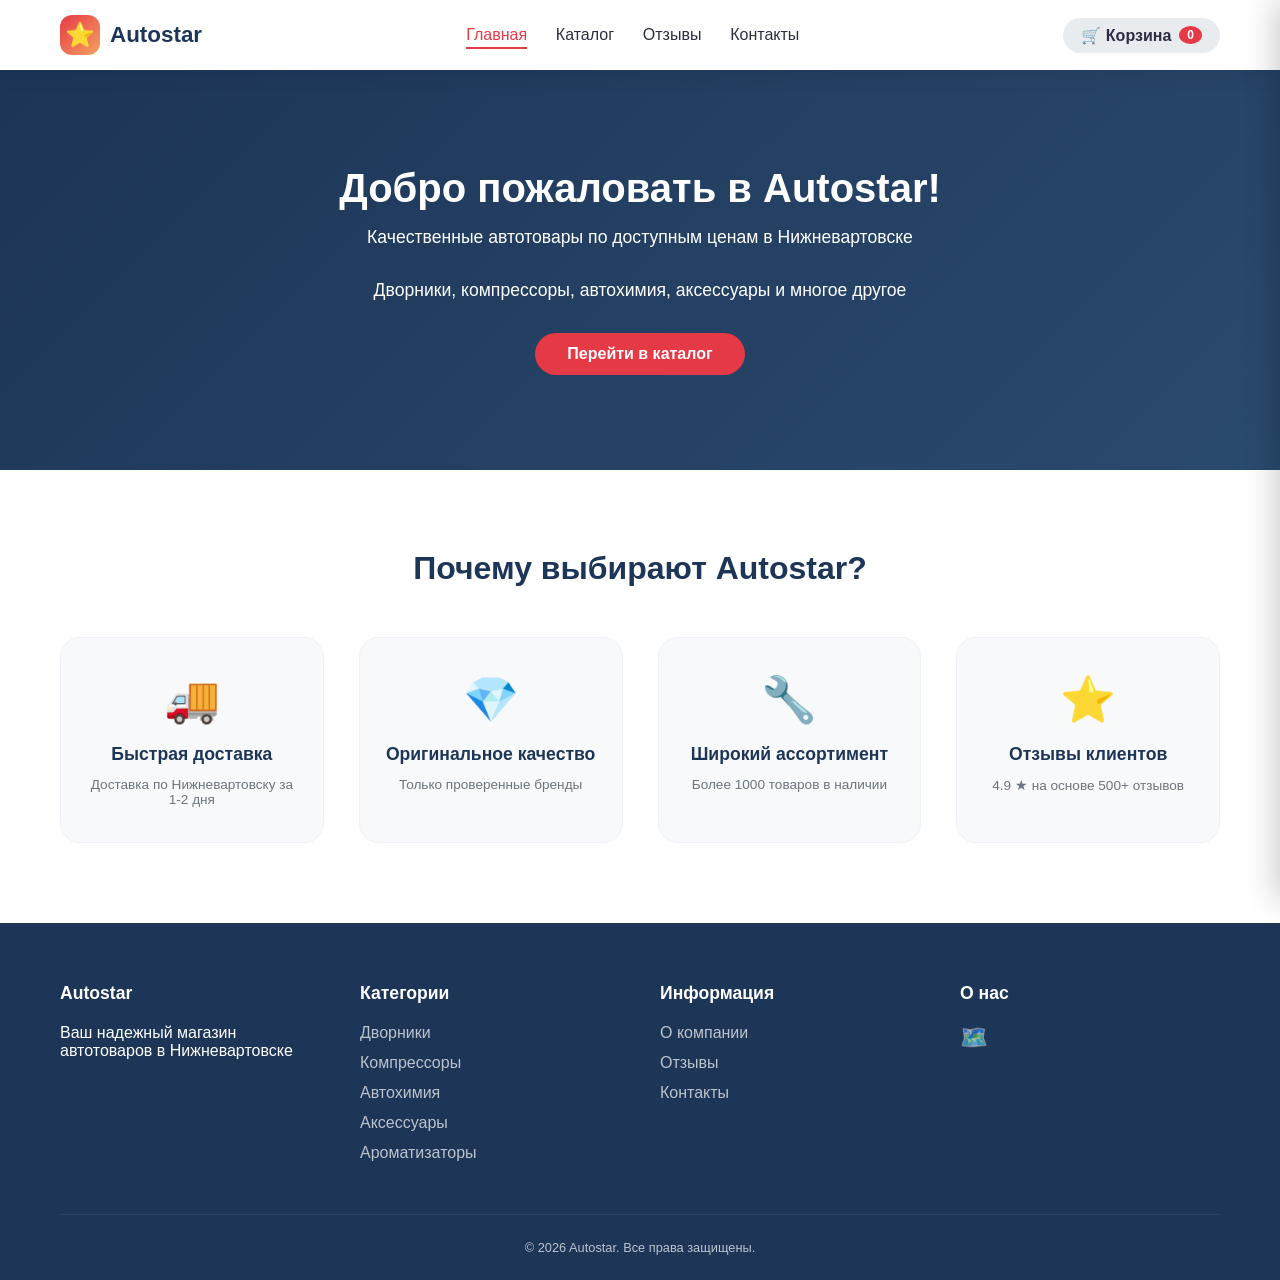
==== commit bd52e751: "Add files via upload" ====
--- a/index.html
+++ b/index.html
@@ -1,256 +1,125 @@
-<!DOCTYPE html>
-<html lang="ru">
-<head>
-    <meta charset="UTF-8">
-    <meta name="viewport" content="width=device-width, initial-scale=1.0">
-    <title>Avtostar - Автомагазин в Нижневартовске</title>
-    <link rel="stylesheet" href="style.css">
-</head>
-<body>
-
-<div class="header">
-    <div class="header-container">
-        <div class="logo">
-            <div class="logo-icon">⭐</div>
-            <div>
-                <h1>Avtostar</h1>
-            </div>
-        </div>
-        <nav class="nav">
-            <a href="#" class="active" id="nav-home">Главная</a>
-            <a href="#" id="nav-catalog">Каталог</a>
-            <a href="#" id="nav-reviews">Отзывы</a>
-            <a href="#" id="nav-contacts">Контакты</a>
-        </nav>
-        <div class="cart-icon" id="cart-icon-btn">
-            🛒 Корзина
-            <span id="cart-count">0</span>
-        </div>
-    </div>
-</div>
-
-<!-- ГЛАВНАЯ СТРАНИЦА -->
-<div id="home-page">
-    <section class="hero">
-        <div class="hero-content">
-            <h1>Добро пожаловать в Avtostar!</h1>
-            <p>Качественные автотовары по доступным ценам в Нижневартовске</p>
-            <p class="hero-slogan">Дворники, компрессоры, автохимия, аксессуары и многое другое</p>
-            <button class="btn-primary" id="catalog-btn">Перейти в каталог</button>
-        </div>
-    </section>
-
-    <section class="advantages">
-        <div class="container">
-            <h2>Почему выбирают Avtostar?</h2>
-            <div class="advantages-grid">
-                <div class="advantage-card">
-                    <div class="advantage-icon">🚚</div>
-                    <h3>Быстрая доставка</h3>
-                    <p>Доставка по Нижневартовску за 1-2 дня</p>
-                </div>
-                <div class="advantage-card">
-                    <div class="advantage-icon">💎</div>
-                    <h3>Оригинальное качество</h3>
-                    <p>Только проверенные бренды</p>
-                </div>
-                <div class="advantage-card">
-                    <div class="advantage-icon">🔧</div>
-                    <h3>Широкий ассортимент</h3>
-                    <p>Более 1000 товаров в наличии</p>
-                </div>
-                <div class="advantage-card">
-                    <div class="advantage-icon">⭐</div>
-                    <h3>Отзывы клиентов</h3>
-                    <p>4.9 ★ на основе 500+ отзывов</p>
-                </div>
-            </div>
-        </div>
-    </section>
-</div>
-
-<!-- СТРАНИЦА КАТАЛОГА -->
-<div id="catalog-page" style="display: none;">
-    <section class="catalog-section">
-        <div class="container">
-            <h2>Наш каталог</h2>
-            <div class="catalog-filters" id="catalog-filters">
-                <button class="filter-btn active" data-filter="all">Все товары</button>
-                <button class="filter-btn" data-filter="дворники">Дворники</button>
-                <button class="filter-btn" data-filter="компрессоры">Компрессоры</button>
-                <button class="filter-btn" data-filter="аксессуары">Аксессуары</button>
-                <button class="filter-btn" data-filter="автохимия">Автохимия</button>
-                <button class="filter-btn" data-filter="пахучки">Ароматизаторы</button>
-            </div>
-            <div class="catalog-grid" id="catalog"></div>
-        </div>
-    </section>
-</div>
-
-<!-- СТРАНИЦА ОТЗЫВОВ -->
-<div id="reviews-page" style="display: none;">
-    <section class="hero" style="min-height: 300px; margin-top: 70px;">
-        <div class="hero-content">
-            <h1>Отзывы наших клиентов</h1>
-            <p>Мы ценим ваше мнение!</p>
-        </div>
-    </section>
-    <section class="catalog-section">
-        <div class="container">
-            <div class="advantages-grid" style="margin-bottom: 50px;">
-                <div class="advantage-card">
-                    <div class="stats-number" style="font-size: 3rem; color: var(--primary); font-weight: bold;">4.9</div>
-                    <div class="stars" style="font-size: 1.5rem; color: gold;">★★★★★</div>
-                    <p>Средняя оценка</p>
-                </div>
-                <div class="advantage-card">
-                    <div class="stats-number" style="font-size: 3rem; color: var(--primary); font-weight: bold;">500+</div>
-                    <p>Довольных клиентов</p>
-                </div>
-                <div class="advantage-card">
-                    <div class="stats-number" style="font-size: 3rem; color: var(--primary); font-weight: bold;">98%</div>
-                    <p>Рекомендуют нас</p>
-                </div>
-            </div>
-
-            <div style="background: white; padding: 30px; border-radius: 15px; margin-bottom: 40px; box-shadow: 0 5px 20px rgba(0,0,0,0.1);">
-                <h3 style="margin-bottom: 20px; color: var(--secondary);">Оставить отзыв</h3>
-                <form id="review-form">
-                    <div style="margin-bottom: 20px;">
-                        <input type="text" id="review-name" placeholder="Ваше имя" required style="width: 100%; padding: 12px; border: 2px solid #ddd; border-radius: 10px; font-size: 1rem;">
-                    </div>
-                    <div style="margin-bottom: 20px;">
-                        <select id="review-rating" required style="width: 100%; padding: 12px; border: 2px solid #ddd; border-radius: 10px; font-size: 1rem;">
-                            <option value="">Оценка</option>
-                            <option value="5">★★★★★ (5)</option>
-                            <option value="4">★★★★☆ (4)</option>
-                            <option value="3">★★★☆☆ (3)</option>
-                            <option value="2">★★☆☆☆ (2)</option>
-                            <option value="1">★☆☆☆☆ (1)</option>
-                        </select>
-                    </div>
-                    <div style="margin-bottom: 20px;">
-                        <textarea id="review-text" rows="4" placeholder="Ваш отзыв..." required style="width: 100%; padding: 12px; border: 2px solid #ddd; border-radius: 10px; font-size: 1rem;"></textarea>
-                    </div>
-                    <button type="submit" class="btn-primary">Отправить отзыв</button>
-                </form>
-            </div>
-
-            <div>
-                <h3 style="margin-bottom: 20px; color: var(--secondary);">Последние отзывы</h3>
-                <div id="reviews-container"></div>
-            </div>
-        </div>
-    </section>
-</div>
-
-<!-- СТРАНИЦА КОНТАКТОВ -->
-<div id="contacts-page" style="display: none;">
-    <section class="contacts-section" style="margin-top: 70px;">
-        <div class="container">
-            <h2>Как нас найти</h2>
-            <div class="contacts-grid">
-                <div class="contacts-info">
-                    <div class="contact-item">
-                        <span class="contact-icon">📍</span>
-                        <div>
-                            <h3>Адрес:</h3>
-                            <p>г. Нижневартовск, Индустриальная ул., 29, стр. 11<br>(ряд, этаж 1, отдел 301, 2)</p>
-                        </div>
-                    </div>
-                    <div class="contact-item">
-                        <span class="contact-icon">📞</span>
-                        <div>
-                            <h3>Телефон:</h3>
-                            <p>+7 (3466) 123-456</p>
-                        </div>
-                    </div>
-                    <div class="contact-item">
-                        <span class="contact-icon">✉️</span>
-                        <div>
-                            <h3>Email:</h3>
-                            <p>info@avtostar86.ru</p>
-                        </div>
-                    </div>
-                    <div class="contact-item">
-                        <span class="contact-icon">⏰</span>
-                        <div>
-                            <h3>Режим работы:</h3>
-                            <p>Пн-Пт: 9:00 - 20:00<br>Сб-Вс: 10:00 - 18:00</p>
-                        </div>
-                    </div>
-                </div>
-                    <div class="map-container">
-                        <iframe 
-                            src="https://yandex.ru/map-widget/v1/?ll=76.523571,60.934074&z=18&pt=76.523571,60.934074&l=map"
-                            width="100%" 
-                            height="100%" 
-                            frameborder="0"
-                            allowfullscreen="true"
-                            style="border:0;">
-                        </iframe>
-                    </div>
-                </div>
-            </div>
-        </div>
-    </section>
-</div>
-
-<!-- КОРЗИНА -->
-<div class="cart-overlay" id="cart-overlay"></div>
-<div class="cart-sidebar" id="cart-sidebar">
-    <div class="cart-header">
-        <h2>🛍️ Корзина</h2>
-        <button class="close-cart" id="close-cart">&times;</button>
-    </div>
-    <div id="cart-items-list" class="cart-items">Корзина пуста</div>
-    <div class="cart-footer">
-        <div class="total">Итого: <span id="cart-total">0</span> ₽</div>
-        <button id="clear-cart-btn" class="btn-secondary">Очистить</button>
-        <button id="checkout-btn" class="btn-primary">Оформить заказ</button>
-    </div>
-</div>
-
-<!-- ПОДВАЛ -->
-<footer class="footer">
-    <div class="container">
-        <div class="footer-grid">
-            <div class="footer-col">
-                <h3>Avtostar</h3>
-                <p>Ваш надежный магазин автотоваров в Нижневартовске</p>
-            </div>
-            <div class="footer-col">
-                <h3>Категории</h3>
-                <ul>
-                    <li><a href="#" class="cat-link" data-cat="дворники">Дворники</a></li>
-                    <li><a href="#" class="cat-link" data-cat="компрессоры">Компрессоры</a></li>
-                    <li><a href="#" class="cat-link" data-cat="автохимия">Автохимия</a></li>
-                    <li><a href="#" class="cat-link" data-cat="аксессуары">Аксессуары</a></li>
-                </ul>
-            </div>
-            <div class="footer-col">
-                <h3>Информация</h3>
-                <ul>
-                    <li><a href="#" id="footer-home">О компании</a></li>
-                    <li><a href="#" id="footer-reviews">Отзывы</a></li>
-                    <li><a href="#" id="footer-contacts">Контакты</a></li>
-                </ul>
-            </div>
-            <div class="footer-col">
-                <h3>Мы в соцсетях</h3>
-                <div class="social-links">
-                    <a href="#">📘</a>
-                    <a href="#">📸</a>
-                    <a href="#">🎬</a>
-                </div>
-            </div>
-        </div>
-        <div class="copyright">
-            <p>&copy; 2026 Avtostar. Все права защищены.</p>
-        </div>
-    </div>
-</footer>
-
-<script src="script.js"></script>
-</body>
+<!DOCTYPE html>
+<html lang="ru">
+<head>
+    <meta charset="UTF-8">
+    <meta name="viewport" content="width=device-width, initial-scale=1.0">
+    <title>Autostar - Главная</title>
+    <link rel="stylesheet" href="style.css">
+</head>
+<body>
+
+<div class="header">
+    <div class="header-container">
+        <div class="logo">
+            <div class="logo-icon">⭐</div>
+            <div>
+                <h1>Autostar</h1>
+            </div>
+        </div>
+        <nav class="nav">
+            <a href="index.html" class="active">Главная</a>
+            <a href="catalog.html">Каталог</a>
+            <a href="reviews.html">Отзывы</a>
+            <a href="contacts.html">Контакты</a>
+        </nav>
+        <div class="cart-icon" id="cart-icon-btn">
+            🛒 Корзина
+            <span id="cart-count">0</span>
+        </div>
+    </div>
+</div>
+
+<section class="hero">
+    <div class="hero-content">
+        <h1>Добро пожаловать в Autostar!</h1>
+        <p>Качественные автотовары по доступным ценам в Нижневартовске</p>
+        <p class="hero-slogan">Дворники, компрессоры, автохимия, аксессуары и многое другое</p>
+        <button class="btn-primary" onclick="location.href='catalog.html'">Перейти в каталог</button>
+    </div>
+</section>
+
+<section class="advantages">
+    <div class="container">
+        <h2>Почему выбирают Autostar?</h2>
+        <div class="advantages-grid">
+            <div class="advantage-card">
+                <div class="advantage-icon">🚚</div>
+                <h3>Быстрая доставка</h3>
+                <p>Доставка по Нижневартовску за 1-2 дня</p>
+            </div>
+            <div class="advantage-card">
+                <div class="advantage-icon">💎</div>
+                <h3>Оригинальное качество</h3>
+                <p>Только проверенные бренды</p>
+            </div>
+            <div class="advantage-card">
+                <div class="advantage-icon">🔧</div>
+                <h3>Широкий ассортимент</h3>
+                <p>Более 1000 товаров в наличии</p>
+            </div>
+            <div class="advantage-card">
+                <div class="advantage-icon">⭐</div>
+                <h3>Отзывы клиентов</h3>
+                <p>4.9 ★ на основе 500+ отзывов</p>
+            </div>
+        </div>
+    </div>
+</section>
+
+<!-- КОРЗИНА -->
+<div class="cart-overlay" id="cart-overlay"></div>
+<div class="cart-sidebar" id="cart-sidebar">
+    <div class="cart-header">
+        <h2>🛍️ Корзина</h2>
+        <button class="close-cart" id="close-cart">&times;</button>
+    </div>
+    <div id="cart-items-list" class="cart-items">Корзина пуста</div>
+    <div class="cart-footer">
+        <div class="total">Итого: <span id="cart-total">0</span> ₽</div>
+        <button id="clear-cart-btn" class="btn-secondary">Очистить</button>
+        <button id="checkout-btn" class="btn-primary">Оформить заказ</button>
+    </div>
+</div>
+
+<!-- ПОДВАЛ -->
+<footer class="footer">
+    <div class="container">
+        <div class="footer-grid">
+            <div class="footer-col">
+                <h3>Autostar</h3>
+                <p>Ваш надежный магазин автотоваров в Нижневартовске</p>
+            </div>
+            <div class="footer-col">
+                <h3>Категории</h3>
+                <ul>
+                    <li><a href="catalog.html?cat=дворники">Дворники</a></li>
+                    <li><a href="catalog.html?cat=компрессоры">Компрессоры</a></li>
+                    <li><a href="catalog.html?cat=автохимия">Автохимия</a></li>
+                    <li><a href="catalog.html?cat=аксессуары">Аксессуары</a></li>
+                    <li><a href="catalog.html?cat=пахучки">Ароматизаторы</a></li>
+                </ul>
+            </div>
+            <div class="footer-col">
+                <h3>Информация</h3>
+                <ul>
+                    <li><a href="index.html">О компании</a></li>
+                    <li><a href="reviews.html">Отзывы</a></li>
+                    <li><a href="contacts.html">Контакты</a></li>
+                </ul>
+            </div>
+            <div class="footer-col">
+                <h3>О нас</h3>
+                <div class="social-links">
+                    <a href="https://2gis.ru/nizhnevartovsk/firm/70000001039962874" target="_blank">🗺️</a>
+                </div>
+            </div>
+        </div>
+        <div class="copyright">
+            <p>&copy; 2026 Autostar. Все права защищены.</p>
+        </div>
+    </div>
+</footer>
+
+<script src="script.js"></script>
+</body>
 </html>
--- a/style.css
+++ b/style.css
@@ -336,51 +336,80 @@
 
 .product-card img {
     width: 100%;
-    height: 200px;
+    height: auto;
+    aspect-ratio: 1 / 1;
     object-fit: contain;
-    background: linear-gradient(135deg, #f5f7fa, #e9ecef);
-    padding: 20px;
+    background: linear-gradient(135deg, #ffffff, #ffffff);
+    padding: 15px;
     transition: all 0.3s;
 }
 
 .product-info {
-    padding: 18px;
+    padding: 15px;
     flex: 1;
     display: flex;
     flex-direction: column;
 }
 
 .product-card h3 {
-    font-size: 1rem;
-    margin-bottom: 10px;
+    font-size: 0.9rem;
+    margin-bottom: 8px;
     color: var(--secondary);
-    line-height: 1.4;
-    min-height: 50px;
+    line-height: 1.3;
+    min-height: 40px;
 }
 
 .product-price {
-    font-size: 1.4rem;
+    font-size: 1.2rem;
     color: var(--primary);
     font-weight: bold;
-    margin: 12px 0;
+    margin: 8px 0;
 }
 
 .product-card button {
     width: 100%;
-    padding: 12px;
+    padding: 10px;
     background: var(--secondary);
     color: white;
     border: none;
-    border-radius: 12px;
+    border-radius: 10px;
     cursor: pointer;
     transition: all 0.3s;
     font-weight: 600;
-    font-size: 14px;
+    font-size: 13px;
     margin-top: auto;
 }
 
 .product-card button:hover {
     background: var(--primary);
+}
+
+/* Адаптив для планшетов */
+@media (max-width: 768px) {
+    .product-card img {
+        padding: 12px;
+    }
+    
+    .product-card h3 {
+        font-size: 0.85rem;
+        min-height: 35px;
+    }
+    
+    .product-price {
+        font-size: 1.1rem;
+    }
+}
+
+/* Адаптив для телефонов */
+@media (max-width: 576px) {
+    .product-card img {
+        padding: 20px;
+    }
+    
+    .product-card h3 {
+        font-size: 0.9rem;
+        min-height: auto;
+    }
 }
 
 /* ========== КОРЗИНА ========== */
